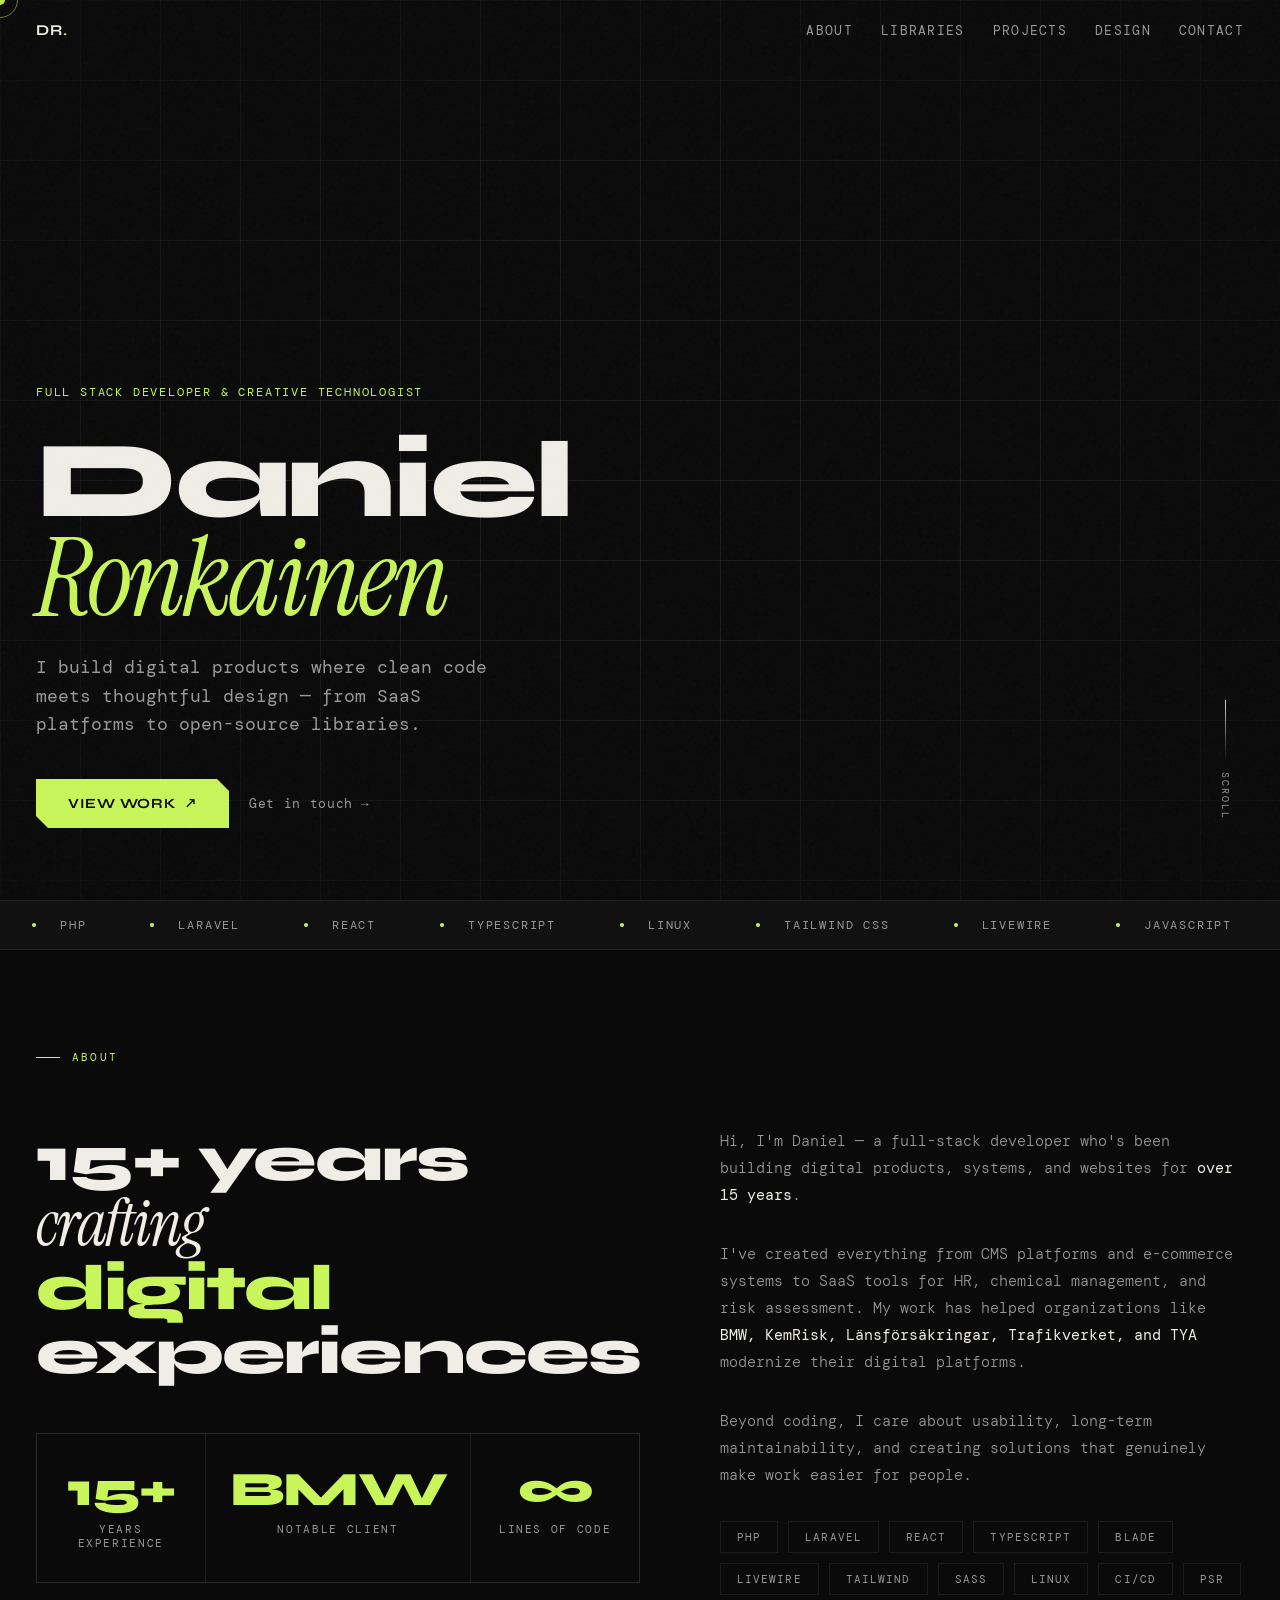
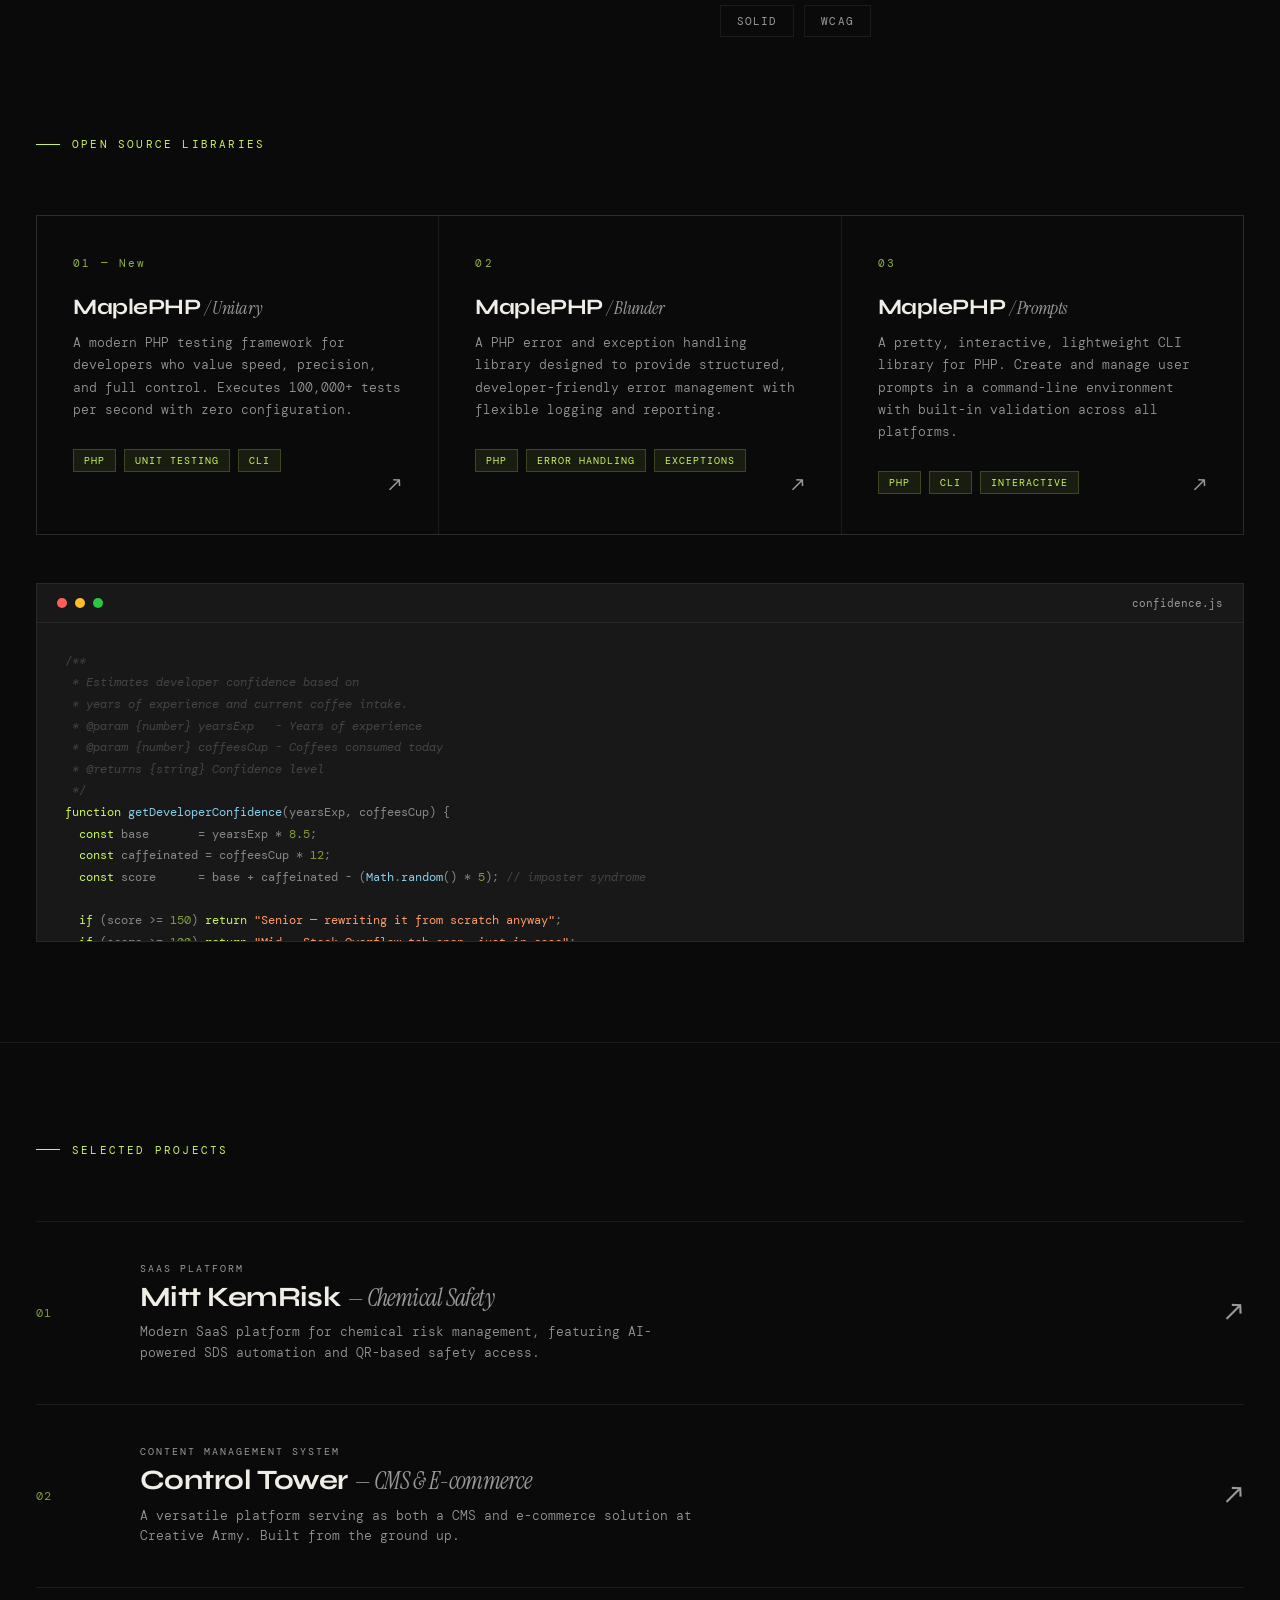
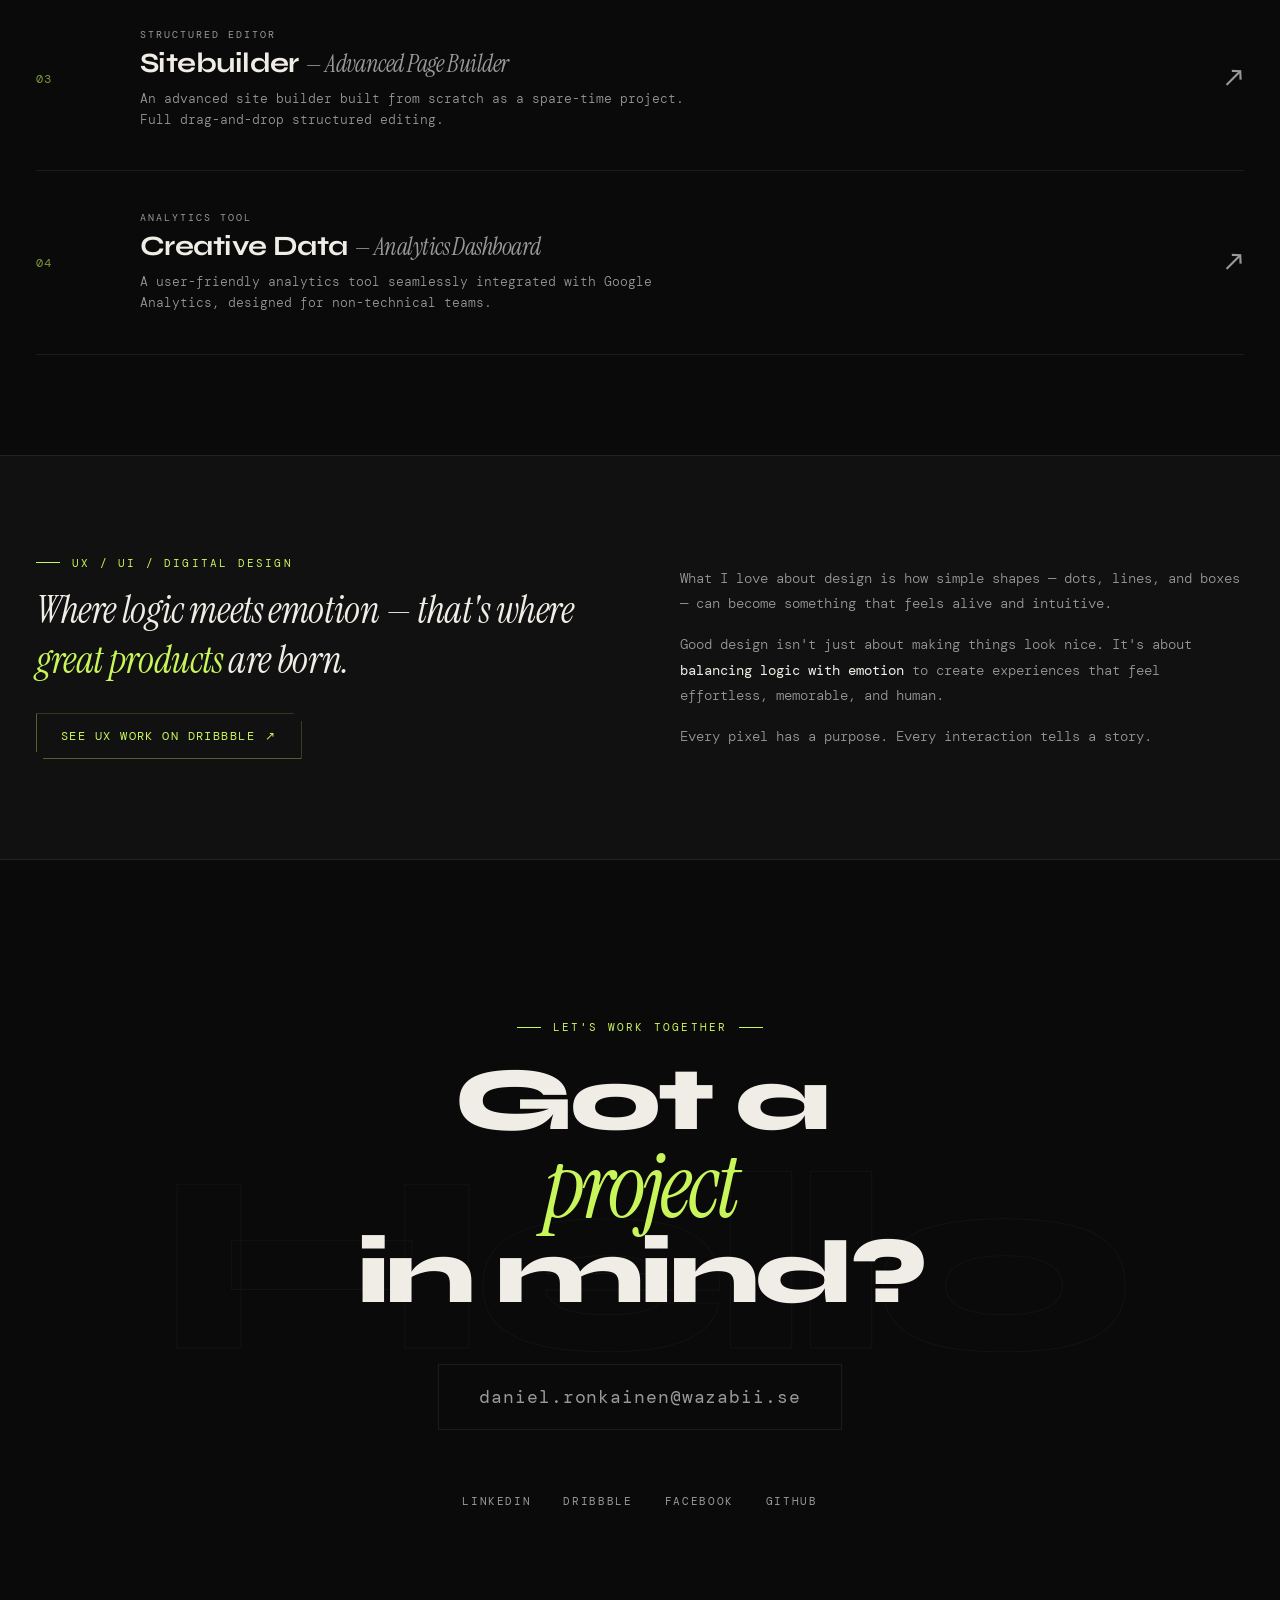
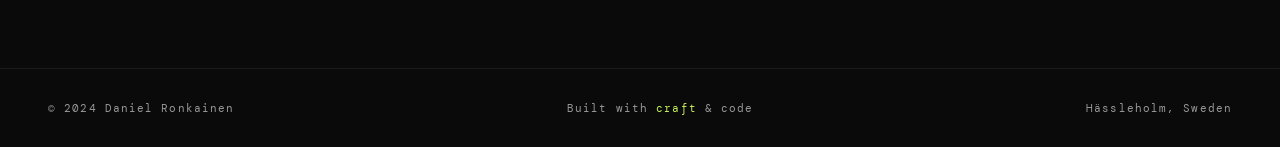
==== index.html @ 507b43a2 "First commit" ====
<!DOCTYPE html>
<html lang="en">
<head>
<meta charset="UTF-8">
<meta name="viewport" content="width=device-width, initial-scale=1.0">
<link rel="apple-touch-icon" sizes="180x180" href="images/favicon/apple-touch-icon.png">
<link rel="icon" type="image/png" sizes="32x32" href="images/favicon/favicon-32x32.png">
<link rel="icon" type="image/png" sizes="16x16" href="images/favicon/favicon-16x16.png">
<link rel="manifest" href="images/favicon/site.webmanifest">
<link rel="mask-icon" href="images/favicon/safari-pinned-tab.svg" color="#5bbad5">
<meta name="msapplication-TileColor" content="#da532c">
<meta name="theme-color" content="#ffffff">
<title>Daniel Ronkainen — Creative Developer</title>
<meta name="Description" content="I am a developer with extensive experience in HTML, CSS, JavaScript, PHP, integrations, Linux, shell scripting, and a knack for UX design.">
<link rel="preconnect" href="https://fonts.googleapis.com">
<link rel="preconnect" href="https://fonts.gstatic.com" crossorigin>
<link href="https://fonts.googleapis.com/css2?family=Syne:wght@400;700;800&family=DM+Mono:ital,wght@0,300;0,400;1,300&family=Instrument+Serif:ital@0;1&display=swap" rel="stylesheet">
<link rel="stylesheet" media="all" href="style.css?v1.0.0">
<script async nonce="f63ec86d5b2ff43928f99a11d2d162e1" src="https://www.googletagmanager.com/gtag/js?id=G-CJS536X6CS"></script>
<script nonce="f63ec86d5b2ff43928f99a11d2d162e1">
    window.dataLayer = window.dataLayer || [];
    function gtag(){dataLayer.push(arguments);}
    gtag('js', new Date());
    gtag('config', 'G-CJS536X6CS');
</script>
</head>
<body>

<div class="cursor" id="cursor"></div>
<div class="cursor-ring" id="cursorRing"></div>

<nav id="nav">
  <a href="#" class="nav-logo">DR<span>.</span></a>
  <ul class="nav-links">
    <li><a href="#about">About</a></li>
    <li><a href="#libraries">Libraries</a></li>
    <li><a href="#projects">Projects</a></li>
    <li><a href="#design">Design</a></li>
    <li><a href="#contact">Contact</a></li>
  </ul>
</nav>

<section class="hero" id="top">
  <div class="hero-grid-bg"></div>
  <p class="hero-tag">Full Stack Developer &amp; Creative Technologist</p>
  <h1 class="hero-name">Daniel<br><span class="italic">Ronkainen</span></h1>
  <p class="hero-sub">I build digital products where clean code meets thoughtful design — from SaaS platforms to open-source libraries.</p>
  <div class="hero-cta">
    <a href="#projects" class="btn-primary">View Work <span>↗</span></a>
    <a href="#contact" class="btn-ghost">Get in touch</a>
  </div>
  <div class="hero-scroll">
    <div class="scroll-line"></div>
    <span>Scroll</span>
  </div>
</section>

<div class="marquee-strip">
  <div class="marquee-track" id="marqueeTrack">
    <span class="marquee-item"><span class="marquee-dot"></span>PHP</span>
    <span class="marquee-item"><span class="marquee-dot"></span>Laravel</span>
    <span class="marquee-item"><span class="marquee-dot"></span>React</span>
    <span class="marquee-item"><span class="marquee-dot"></span>TypeScript</span>
    <span class="marquee-item"><span class="marquee-dot"></span>Linux</span>
    <span class="marquee-item"><span class="marquee-dot"></span>Tailwind CSS</span>
    <span class="marquee-item"><span class="marquee-dot"></span>Livewire</span>
    <span class="marquee-item"><span class="marquee-dot"></span>JavaScript</span>
    <span class="marquee-item"><span class="marquee-dot"></span>MySQL</span>
    <span class="marquee-item"><span class="marquee-dot"></span>Git &amp; CI/CD</span>
    <span class="marquee-item"><span class="marquee-dot"></span>UX Design</span>
    <span class="marquee-item"><span class="marquee-dot"></span>SOLID Principles</span>
    <!-- Duplicate for seamless loop -->
    <span class="marquee-item"><span class="marquee-dot"></span>PHP</span>
    <span class="marquee-item"><span class="marquee-dot"></span>Laravel</span>
    <span class="marquee-item"><span class="marquee-dot"></span>React</span>
    <span class="marquee-item"><span class="marquee-dot"></span>TypeScript</span>
    <span class="marquee-item"><span class="marquee-dot"></span>Linux</span>
    <span class="marquee-item"><span class="marquee-dot"></span>Tailwind CSS</span>
    <span class="marquee-item"><span class="marquee-dot"></span>Livewire</span>
    <span class="marquee-item"><span class="marquee-dot"></span>JavaScript</span>
    <span class="marquee-item"><span class="marquee-dot"></span>MySQL</span>
    <span class="marquee-item"><span class="marquee-dot"></span>Git &amp; CI/CD</span>
    <span class="marquee-item"><span class="marquee-dot"></span>UX Design</span>
    <span class="marquee-item"><span class="marquee-dot"></span>SOLID Principles</span>
  </div>
</div>

<section id="about">
  <p class="section-label reveal">About</p>
  <div class="about-grid">
    <div class="reveal">
      <h2 class="about-heading">15+ years<br><span class="serif">crafting</span><br><span class="accent">digital</span><br>experiences</h2>
      <div class="stat-row">
        <div class="stat-item">
          <div class="stat-num">15+</div>
          <div class="stat-label">Years Experience</div>
        </div>
        <div class="stat-item">
          <div class="stat-num">BMW</div>
          <div class="stat-label">Notable Client</div>
        </div>
        <div class="stat-item">
          <div class="stat-num">∞</div>
          <div class="stat-label">Lines of Code</div>
        </div>
      </div>
    </div>
    <div class="reveal">
      <p class="about-body">Hi, I'm Daniel — a full-stack developer who's been building digital products, systems, and websites for <strong>over 15 years</strong>.</p>
      <p class="about-body">I've created everything from CMS platforms and e-commerce systems to SaaS tools for HR, chemical management, and risk assessment. My work has helped organizations like <strong>BMW, KemRisk, Länsförsäkringar, Trafikverket, and TYA</strong> modernize their digital platforms.</p>
      <p class="about-body">Beyond coding, I care about usability, long-term maintainability, and creating solutions that genuinely make work easier for people.</p>
      <div class="skills-list">
        <span class="skill-tag">PHP</span>
        <span class="skill-tag">Laravel</span>
        <span class="skill-tag">React</span>
        <span class="skill-tag">TypeScript</span>
        <span class="skill-tag">Blade</span>
        <span class="skill-tag">Livewire</span>
        <span class="skill-tag">Tailwind</span>
        <span class="skill-tag">Sass</span>
        <span class="skill-tag">Linux</span>
        <span class="skill-tag">CI/CD</span>
        <span class="skill-tag">PSR</span>
        <span class="skill-tag">SOLID</span>
        <span class="skill-tag">WCAG</span>
      </div>
    </div>
  </div>
</section>

<section id="libraries" style="padding-top: 0;">
  <p class="section-label reveal">Open Source Libraries</p>
  <div class="libs-grid reveal">
    <a href="https://maplephp.github.io/unitary/" target="_blank" class="lib-card">
      <div class="lib-num">01 — New</div>
      <h3 class="lib-title">MaplePHP <span>/ Unitary</span></h3>
      <p class="lib-desc">A modern PHP testing framework for developers who value speed, precision, and full control. Executes 100,000+ tests per second with zero configuration.</p>
      <div class="lib-tags">
        <span class="lib-tag">PHP</span>
        <span class="lib-tag">Unit Testing</span>
        <span class="lib-tag">CLI</span>
      </div>
      <div class="lib-arrow">↗</div>
    </a>
    <a href="https://github.com/maplephp/blunder" target="_blank" class="lib-card">
      <div class="lib-num">02</div>
      <h3 class="lib-title">MaplePHP <span>/ Blunder</span></h3>
      <p class="lib-desc">A PHP error and exception handling library designed to provide structured, developer-friendly error management with flexible logging and reporting.</p>
      <div class="lib-tags">
        <span class="lib-tag">PHP</span>
        <span class="lib-tag">Error Handling</span>
        <span class="lib-tag">Exceptions</span>
      </div>
      <div class="lib-arrow">↗</div>
    </a>
    <a href="https://github.com/maplephp/prompts" target="_blank" class="lib-card">
      <div class="lib-num">03</div>
      <h3 class="lib-title">MaplePHP <span>/ Prompts</span></h3>
      <p class="lib-desc">A pretty, interactive, lightweight CLI library for PHP. Create and manage user prompts in a command-line environment with built-in validation across all platforms.</p>
      <div class="lib-tags">
        <span class="lib-tag">PHP</span>
        <span class="lib-tag">CLI</span>
        <span class="lib-tag">Interactive</span>
      </div>
      <div class="lib-arrow">↗</div>
    </a>
  </div>

  <!-- Code showcase -->
  <div class="code-showcase reveal" style="margin-top: 48px;">
    <div class="code-header">
      <div class="code-dot cd-red"></div>
      <div class="code-dot cd-yellow"></div>
      <div class="code-dot cd-green"></div>
      <span class="code-filename">confidence.js</span>
    </div>
    <pre><span class="cm">/**
 * Estimates developer confidence based on
 * years of experience and current coffee intake.
 * @param {number} yearsExp   - Years of experience
 * @param {number} coffeesCup - Coffees consumed today
 * @returns {string} Confidence level
 */</span>
<span class="kw">function</span> <span class="fn">getDeveloperConfidence</span>(yearsExp, coffeesCup) {
  <span class="kw">const</span> base       = yearsExp * <span class="num">8.5</span>;
  <span class="kw">const</span> caffeinated = coffeesCup * <span class="num">12</span>;
  <span class="kw">const</span> score      = base + caffeinated - (<span class="fn">Math</span>.<span class="fn">random</span>() * <span class="num">5</span>); <span class="cm">// imposter syndrome</span>

  <span class="kw">if</span> (score &gt;= <span class="num">150</span>) <span class="kw">return</span> <span class="str">"Senior — rewriting it from scratch anyway"</span>;
  <span class="kw">if</span> (score &gt;= <span class="num">100</span>) <span class="kw">return</span> <span class="str">"Mid — Stack Overflow tab open, just in case"</span>;
  <span class="kw">if</span> (score &gt;=  <span class="num">50</span>) <span class="kw">return</span> <span class="str">"Junior — confident the bug is in Node, not me"</span>;
  <span class="kw">return</span> <span class="str">"Intern — it works, no idea why, shipping anyway"</span>;
}

<span class="cm">// Daniel's current status:</span>
<span class="fn">console</span>.<span class="fn">log</span>(<span class="fn">getDeveloperConfidence</span>(<span class="num">15</span>, <span class="num">2</span>));
<span class="cm">// → "Senior — rewriting it from scratch anyway"</span></pre>
  </div>
</section>

<section id="projects" style="border-top: 1px solid var(--line);">
  <p class="section-label reveal">Selected Projects</p>
  <div class="projects-list reveal">
    <div class="project-item" data-project="kemrisk" role="button" tabindex="0" aria-label="Open Mitt KemRisk project">
      <div class="project-num">01</div>
      <div class="project-info">
        <p class="project-type">SaaS Platform</p>
        <h3 class="project-name">Mitt KemRisk <em>— Chemical Safety</em></h3>
        <p class="project-desc">Modern SaaS platform for chemical risk management, featuring AI-powered SDS automation and QR-based safety access.</p>
      </div>
      <div class="project-arrow">↗</div>
    </div>
    <div class="project-item" data-project="controltower" role="button" tabindex="0" aria-label="Open Control Tower project">
      <div class="project-num">02</div>
      <div class="project-info">
        <p class="project-type">Content Management System</p>
        <h3 class="project-name">Control Tower <em>— CMS &amp; E-commerce</em></h3>
        <p class="project-desc">A versatile platform serving as both a CMS and e-commerce solution at Creative Army. Built from the ground up.</p>
      </div>
      <div class="project-arrow">↗</div>
    </div>
    <div class="project-item" data-project="sitebuilder" role="button" tabindex="0" aria-label="Open Sitebuilder project">
      <div class="project-num">03</div>
      <div class="project-info">
        <p class="project-type">Structured Editor</p>
        <h3 class="project-name">Sitebuilder <em>— Advanced Page Builder</em></h3>
        <p class="project-desc">An advanced site builder built from scratch as a spare-time project. Full drag-and-drop structured editing.</p>
      </div>
      <div class="project-arrow">↗</div>
    </div>
    <div class="project-item" data-project="creativedata" role="button" tabindex="0" aria-label="Open Creative Data project">
      <div class="project-num">04</div>
      <div class="project-info">
        <p class="project-type">Analytics Tool</p>
        <h3 class="project-name">Creative Data <em>— Analytics Dashboard</em></h3>
        <p class="project-desc">A user-friendly analytics tool seamlessly integrated with Google Analytics, designed for non-technical teams.</p>
      </div>
      <div class="project-arrow">↗</div>
    </div>
  </div>
</section>

<!-- ===== PROJECT MODALS ===== -->

<!-- Modal: Mitt KemRisk -->
<div class="modal-overlay" id="modal-kemrisk" role="dialog" aria-modal="true" aria-labelledby="modal-kemrisk-title" data-src="projects/kemrisk.html">
  <div class="modal-backdrop" data-close></div>
  <div class="modal-panel">
    <div class="modal-handle"></div>
    <div class="modal-header">
      <div class="modal-meta">
        <p class="modal-category">01 — SaaS Platform</p>
        <h2 class="modal-title" id="modal-kemrisk-title">Mitt KemRisk <em>Chemical &amp; Risk Management</em></h2>
      </div>
      <button class="modal-close" data-close aria-label="Close modal">✕</button>
    </div>
    <div class="modal-body"></div>
  </div>
</div>

<!-- Modal: Control Tower -->
<div class="modal-overlay" id="modal-controltower" role="dialog" aria-modal="true" aria-labelledby="modal-ct-title" data-src="projects/controltower.html">
  <div class="modal-backdrop" data-close></div>
  <div class="modal-panel">
    <div class="modal-handle"></div>
    <div class="modal-header">
      <div class="modal-meta">
        <p class="modal-category">02 — Content Management System</p>
        <h2 class="modal-title" id="modal-ct-title">Control Tower <em>CMS &amp; E-commerce</em></h2>
      </div>
      <button class="modal-close" data-close aria-label="Close modal">✕</button>
    </div>
    <div class="modal-body"></div>
  </div>
</div>

<!-- Modal: Sitebuilder -->
<div class="modal-overlay" id="modal-sitebuilder" role="dialog" aria-modal="true" aria-labelledby="modal-sb-title" data-src="projects/sitebuilder.html">
  <div class="modal-backdrop" data-close></div>
  <div class="modal-panel">
    <div class="modal-handle"></div>
    <div class="modal-header">
      <div class="modal-meta">
        <p class="modal-category">03 — Structured Editor</p>
        <h2 class="modal-title" id="modal-sb-title">Sitebuilder <em>Advanced Page Builder</em></h2>
      </div>
      <button class="modal-close" data-close aria-label="Close modal">✕</button>
    </div>
    <div class="modal-body"></div>
  </div>
</div>

<!-- Modal: Creative Data -->
<div class="modal-overlay" id="modal-creativedata" role="dialog" aria-modal="true" aria-labelledby="modal-cd-title" data-src="projects/creativedata.html">
  <div class="modal-backdrop" data-close></div>
  <div class="modal-panel">
    <div class="modal-handle"></div>
    <div class="modal-header">
      <div class="modal-meta">
        <p class="modal-category">04 — Analytics Tool</p>
        <h2 class="modal-title" id="modal-cd-title">Creative Data <em>Analytics Dashboard</em></h2>
      </div>
      <button class="modal-close" data-close aria-label="Close modal">✕</button>
    </div>
    <div class="modal-body"></div>
  </div>
</div>

<section class="design-section" id="design">
  <div class="design-inner">
    <div class="reveal">
      <p class="section-label">UX / UI / Digital Design</p>
      <blockquote class="design-quote">
        Where logic meets emotion — that's where <span>great products</span> are born.
      </blockquote>
      <a href="https://dribbble.com/wazabii" target="_blank" class="dribbble-link">See UX work on Dribbble</a>
    </div>
    <div class="reveal">
      <p class="design-body">
        <p style="font-family: var(--font-mono); font-size: 14px; line-height: 1.8; color: var(--muted); font-weight: 300; margin-bottom: 16px;">What I love about design is how simple shapes — dots, lines, and boxes — can become something that feels alive and intuitive.</p>
        <p style="font-family: var(--font-mono); font-size: 14px; line-height: 1.8; color: var(--muted); font-weight: 300; margin-bottom: 16px;">Good design isn't just about making things look nice. It's about <strong style="color: var(--text); font-weight: 400;">balancing logic with emotion</strong> to create experiences that feel effortless, memorable, and human.</p>
        <p style="font-family: var(--font-mono); font-size: 14px; line-height: 1.8; color: var(--muted); font-weight: 300;">Every pixel has a purpose. Every interaction tells a story.</p>
      </p>
    </div>
  </div>
</section>

<section class="contact-section" id="contact">
  <div class="contact-bg-text">Hello</div>
  <p class="contact-label">Let's work together</p>
  <h2 class="contact-heading">Got a<br><span class="italic">project</span><br>in mind?</h2>
  <a href="mailto:daniel.ronkainen@wazabii.se" class="contact-email">daniel.ronkainen@wazabii.se</a>
  <div class="social-links">
    <a href="https://www.linkedin.com/in/daniel-ronkainen-161b3386/" target="_blank" class="social-link">LinkedIn</a>
    <a href="https://dribbble.com/wazabii" target="_blank" class="social-link">Dribbble</a>
    <a href="https://www.facebook.com/wazabii88/" target="_blank" class="social-link">Facebook</a>
    <a href="https://github.com/maplephp" target="_blank" class="social-link">GitHub</a>
  </div>
</section>

<footer>
  <span>© 2024 Daniel Ronkainen</span>
  <span>Built with <span class="footer-accent">craft</span> &amp; code</span>
  <span>Hässleholm, Sweden</span>
</footer>

<script>
// Custom cursor
const cursor = document.getElementById('cursor');
const ring = document.getElementById('cursorRing');
let mx = 0, my = 0, rx = 0, ry = 0;
document.addEventListener('mousemove', e => {
  mx = e.clientX; my = e.clientY;
  cursor.style.left = mx + 'px';
  cursor.style.top = my + 'px';
});
function animRing() {
  rx += (mx - rx) * 0.12;
  ry += (my - ry) * 0.12;
  ring.style.left = rx + 'px';
  ring.style.top = ry + 'px';
  requestAnimationFrame(animRing);
}
animRing();
document.querySelectorAll('a, button, .lib-card, .project-item, .skill-tag').forEach(el => {
  el.addEventListener('mouseenter', () => { cursor.classList.add('hover'); ring.classList.add('hover'); });
  el.addEventListener('mouseleave', () => { cursor.classList.remove('hover'); ring.classList.remove('hover'); });
});

// Nav scroll state
const nav = document.getElementById('nav');
window.addEventListener('scroll', () => {
  nav.classList.toggle('scrolled', window.scrollY > 60);
});

// Reveal on scroll
const reveals = document.querySelectorAll('.reveal');
const obs = new IntersectionObserver(entries => {
  entries.forEach((e, i) => {
    if (e.isIntersecting) {
      setTimeout(() => e.target.classList.add('visible'), i * 80);
      obs.unobserve(e.target);
    }
  });
}, { threshold: 0.1 });
reveals.forEach(el => obs.observe(el));

// Magnetic effect on project items
document.querySelectorAll('.project-item').forEach(item => {
  item.addEventListener('mousemove', e => {
    const rect = item.getBoundingClientRect();
    const x = (e.clientX - rect.left) / rect.width - 0.5;
    item.style.setProperty('--mx', x * 8 + 'px');
  });
  item.addEventListener('mouseleave', () => {
    item.style.setProperty('--mx', '0px');
  });
});

// Modal system — AJAX content loading
// ─────────────────────────────────────────────────────────────────────────────
// Each .modal-overlay carries a data-src="projects/xxx.html" attribute.
// On open:  fetch the partial, inject into .modal-body, fade content in.
// On close: pause/remove all media, clear .modal-body so nothing runs in bg.
// ─────────────────────────────────────────────────────────────────────────────

const modalMap = {
  kemrisk:      'modal-kemrisk',
  controltower: 'modal-controltower',
  sitebuilder:  'modal-sitebuilder',
  creativedata: 'modal-creativedata'
};

// Build a shimmering skeleton placeholder while the partial loads
function buildSkeleton() {
  const wrap = document.createElement('div');
  wrap.className = 'modal-skeleton';
  const heights = [14, 10, 10, 10, 28, 10, 10, 10, 10, 8, 8, 6];
  heights.forEach((h, i) => {
    const line = document.createElement('div');
    line.className = 'modal-skeleton-line';
    const widths = [100, 80, 90, 70, 100, 85, 95, 75, 88, 60, 70, 50];
    line.style.cssText = `height:${h}px; width:${widths[i] || 80}%; opacity:${i > 4 ? 0.6 : 1};`;
    if (i === 4) line.style.marginTop = '24px';
    if (i === 8) line.style.marginTop = '24px';
    wrap.appendChild(line);
  });
  return wrap;
}

// Stop and remove all media elements inside a container
function killMedia(container) {
  container.querySelectorAll('video, audio').forEach(media => {
    media.pause();
    media.removeAttribute('src');
    media.load();
    media.remove();
  });
  container.querySelectorAll('iframe').forEach(iframe => {
    iframe.src = '';
    iframe.remove();
  });
}

async function openModal(id) {
  const modal = document.getElementById(id);
  if (!modal) return;

  const src = modal.dataset.src;
  const body = modal.querySelector('.modal-body');

  // Show modal shell immediately — content loads inside
  modal.classList.add('open');
  document.body.style.overflow = 'hidden';
  body.scrollTop = 0;

  // Show skeleton while fetching
  body.innerHTML = '';
  body.appendChild(buildSkeleton());

  try {
    const res = await fetch(src, { cache: 'no-store' });
    if (!res.ok) throw new Error(`HTTP ${res.status}`);
    const html = await res.text();

    // Small delay so the skeleton is visible for at least one frame
    await new Promise(r => setTimeout(r, 80));

    // Swap in real content with fade-in
    body.innerHTML = html;
    body.firstElementChild && body.firstElementChild.classList.add('modal-body-enter');

    // Wire cursor hover onto new interactive elements
    body.querySelectorAll('a, button, .modal-video-wrap').forEach(el => {
      el.addEventListener('mouseenter', () => { cursor.classList.add('hover'); ring.classList.add('hover'); });
      el.addEventListener('mouseleave', () => { cursor.classList.remove('hover'); ring.classList.remove('hover'); });
    });

  } catch (err) {
    body.innerHTML = `<p class="modal-ingress" style="color:var(--accent)">Could not load project content. Please try again.</p>`;
    console.warn('Modal fetch failed:', err);
  }

  // Focus close button for a11y
  const closeBtn = modal.querySelector('.modal-close');
  if (closeBtn) setTimeout(() => closeBtn.focus(), 60);
}

function closeModal(modal) {
  if (!modal.classList.contains('open')) return;
  modal.classList.remove('open');
  document.body.style.overflow = '';

  // Wait for CSS close transition, then kill media and clear DOM
  modal.addEventListener('transitionend', function cleanup(e) {
    if (e.propertyName !== 'opacity') return;
    modal.removeEventListener('transitionend', cleanup);
    const body = modal.querySelector('.modal-body');
    killMedia(body);
    body.innerHTML = '';
  }, { once: true });

  // Fallback in case transitionend doesn't fire (e.g. reduced motion)
  setTimeout(() => {
    if (!modal.classList.contains('open')) {
      const body = modal.querySelector('.modal-body');
      if (body && body.innerHTML !== '') {
        killMedia(body);
        body.innerHTML = '';
      }
    }
  }, 600);
}

// Open on project item click / keyboard
document.querySelectorAll('.project-item[data-project]').forEach(item => {
  item.style.cursor = 'none';
  const trigger = () => {
    const id = modalMap[item.dataset.project];
    if (id) openModal(id);
  };
  item.addEventListener('click', trigger);
  item.addEventListener('keydown', e => {
    if (e.key === 'Enter' || e.key === ' ') { e.preventDefault(); trigger(); }
  });
});

// Close via backdrop / close button (delegated — buttons are in AJAX content too)
document.addEventListener('click', e => {
  const closeBtn = e.target.closest('[data-close]');
  if (closeBtn) {
    const modal = closeBtn.closest('.modal-overlay');
    if (modal) closeModal(modal);
  }
});

// Keyboard close
document.addEventListener('keydown', e => {
  if (e.key === 'Escape') {
    document.querySelectorAll('.modal-overlay.open').forEach(closeModal);
  }
});

// Touch swipe-down to close
document.querySelectorAll('.modal-panel').forEach(panel => {
  let startY = 0;
  panel.addEventListener('touchstart', e => { startY = e.touches[0].clientY; }, { passive: true });
  panel.addEventListener('touchend', e => {
    if (e.changedTouches[0].clientY - startY > 80) {
      const modal = panel.closest('.modal-overlay');
      if (modal) closeModal(modal);
    }
  }, { passive: true });
});

// Cursor hover on static modal elements (close btn always in DOM)
document.querySelectorAll('.modal-close').forEach(el => {
  el.addEventListener('mouseenter', () => { cursor.classList.add('hover'); ring.classList.add('hover'); });
  el.addEventListener('mouseleave', () => { cursor.classList.remove('hover'); ring.classList.remove('hover'); });
});
</script>
</body>
</html>
---- style.css ----
*, *::before, *::after { box-sizing: border-box; margin: 0; padding: 0; }

:root {
  --bg: #0a0a0a;
  --bg2: #111111;
  --bg3: #181818;
  --line: rgba(255,255,255,0.07);
  --accent: #c8f55a;
  --accent2: #ff6b35;
  --text: #f0ede6;
  --muted: #999;
  --font-display: 'Syne', sans-serif;
  --font-mono: 'DM Mono', monospace;
  --font-serif: 'Instrument Serif', serif;
}

html { scroll-behavior: smooth; }

body {
  background: var(--bg);
  color: var(--text);
  font-family: var(--font-display);
  overflow-x: hidden;
  cursor: none;
}

/* Custom cursor */
.cursor {
  position: fixed;
  width: 10px; height: 10px;
  background: var(--accent);
  border-radius: 50%;
  pointer-events: none;
  z-index: 9999;
  transform: translate(-50%, -50%);
  transition: width 0.2s, height 0.2s, background 0.2s;
  mix-blend-mode: difference;
}
.cursor-ring {
  position: fixed;
  width: 36px; height: 36px;
  border: 1px solid rgba(200,245,90,0.5);
  border-radius: 50%;
  pointer-events: none;
  z-index: 9998;
  transform: translate(-50%, -50%);
  transition: transform 0.12s ease-out, width 0.3s, height 0.3s, border-color 0.3s;
}
.cursor.hover { width: 18px; height: 18px; }
.cursor-ring.hover { width: 60px; height: 60px; border-color: var(--accent); }

/* Noise overlay */
body::before {
  content: '';
  position: fixed;
  inset: 0;
  background-image: url("data:image/svg+xml,%3Csvg viewBox='0 0 256 256' xmlns='http://www.w3.org/2000/svg'%3E%3Cfilter id='n'%3E%3CfeTurbulence type='fractalNoise' baseFrequency='0.9' numOctaves='4' stitchTiles='stitch'/%3E%3C/filter%3E%3Crect width='100%25' height='100%25' filter='url(%23n)' opacity='1'/%3E%3C/svg%3E");
  opacity: 0.03;
  pointer-events: none;
  z-index: 1000;
}

/* Nav */
nav {
  position: fixed; top: 0; left: 0; right: 0;
  z-index: 100;
  padding: 24px 48px;
  display: flex;
  align-items: center;
  justify-content: space-between;
  border-bottom: 1px solid transparent;
  transition: border-color 0.4s, background 0.4s;
}
nav.scrolled {
  background: rgba(10,10,10,0.85);
  backdrop-filter: blur(20px);
  border-color: var(--line);
}
.nav-logo {
  font-size: 15px;
  font-weight: 700;
  letter-spacing: 0.05em;
  text-decoration: none;
  color: var(--text);
}
.nav-logo span { color: var(--accent); }
.nav-links { display: flex; gap: 40px; list-style: none; }
.nav-links a {
  font-size: 13px;
  letter-spacing: 0.1em;
  text-transform: uppercase;
  color: var(--muted);
  text-decoration: none;
  transition: color 0.2s;
  font-weight: 400;
  font-family: var(--font-mono);
}
.nav-links a:hover { color: var(--accent); }

/* Hero */
.hero {
  min-height: 100vh;
  display: flex;
  flex-direction: column;
  justify-content: flex-end;
  padding: 100px 48px 80px;
  position: relative;
  overflow: hidden;
}
.hero-grid-bg {
  position: absolute;
  inset: 0;
  background-image:
    linear-gradient(var(--line) 1px, transparent 1px),
    linear-gradient(90deg, var(--line) 1px, transparent 1px);
  background-size: 80px 80px;
  mask-image: radial-gradient(ellipse 80% 80% at 50% 50%, black 30%, transparent 100%);
}
.hero-tag {
  font-family: var(--font-mono);
  font-size: 12px;
  letter-spacing: 0.15em;
  color: var(--accent);
  text-transform: uppercase;
  margin-bottom: 32px;
  opacity: 0;
  animation: fadeUp 0.8s 0.2s forwards;
}
.hero-name {
  font-size: clamp(56px, 8.5vw, 160px);
  font-weight: 800;
  line-height: 0.9;
  letter-spacing: -0.03em;
  margin-bottom: 24px;
  opacity: 0;
  animation: fadeUp 0.8s 0.4s forwards;
}
.hero-name .italic {
  font-family: var(--font-serif);
  font-style: italic;
  font-weight: 400;
  color: var(--accent);
}
.hero-sub {
  font-size: clamp(13px, 1.4vw, 20px);
  color: var(--muted);
  max-width: 480px;
  line-height: 1.6;
  font-weight: 400;
  font-family: var(--font-mono);
  opacity: 0;
  animation: fadeUp 0.8s 0.6s forwards;
  margin-bottom: 40px;
}
.hero-cta {
  display: flex;
  gap: 20px;
  align-items: center;
  opacity: 0;
  animation: fadeUp 0.8s 0.8s forwards;
}
.btn-primary {
  display: inline-flex;
  align-items: center;
  gap: 10px;
  background: var(--accent);
  color: #0a0a0a;
  font-family: var(--font-display);
  font-weight: 700;
  font-size: 14px;
  letter-spacing: 0.05em;
  text-transform: uppercase;
  padding: 16px 32px;
  text-decoration: none;
  transition: background 0.2s, transform 0.2s;
  clip-path: polygon(0 0, calc(100% - 12px) 0, 100% 12px, 100% 100%, 12px 100%, 0 calc(100% - 12px));
}
.btn-primary:hover { background: #e8ff7a; transform: translateY(-2px); }
.btn-ghost {
  font-family: var(--font-mono);
  font-size: 13px;
  color: var(--muted);
  text-decoration: none;
  display: flex;
  align-items: center;
  gap: 8px;
  transition: color 0.2s;
  letter-spacing: 0.05em;
}
.btn-ghost:hover { color: var(--text); }
.btn-ghost::after { content: '→'; transition: transform 0.2s; }
.btn-ghost:hover::after { transform: translateX(4px); }

.hero-scroll {
  position: absolute;
  right: 48px;
  bottom: 80px;
  display: flex;
  flex-direction: column;
  align-items: center;
  gap: 12px;
  opacity: 0;
  animation: fadeIn 1s 1.2s forwards;
}
.hero-scroll span {
  font-family: var(--font-mono);
  font-size: 10px;
  letter-spacing: 0.2em;
  text-transform: uppercase;
  color: var(--muted);
  writing-mode: vertical-rl;
}
.scroll-line {
  width: 1px;
  height: 60px;
  background: linear-gradient(to bottom, var(--accent), transparent);
  animation: scrollLine 2s 1.5s infinite;
}

/* Marquee strip */
.marquee-strip {
  border-top: 1px solid var(--line);
  border-bottom: 1px solid var(--line);
  padding: 16px 0;
  overflow: hidden;
  background: var(--bg2);
}
.marquee-track {
  display: flex;
  gap: 0;
  animation: marquee 20s linear infinite;
  white-space: nowrap;
}
.marquee-item {
  display: inline-flex;
  align-items: center;
  gap: 24px;
  padding: 0 32px;
  font-family: var(--font-mono);
  font-size: 12px;
  letter-spacing: 0.15em;
  text-transform: uppercase;
  color: var(--muted);
}
.marquee-dot { width: 4px; height: 4px; background: var(--accent); border-radius: 50%; }

/* Sections */
section { padding: 120px 48px; }
.section-label {
  font-family: var(--font-mono);
  font-size: 11px;
  letter-spacing: 0.2em;
  text-transform: uppercase;
  color: var(--accent);
  margin-bottom: 16px;
  display: flex;
  align-items: center;
  gap: 12px;
}
.section-label::before {
  content: '';
  width: 24px;
  height: 1px;
  background: var(--accent);
}

/* About */
.about-grid {
  display: grid;
  grid-template-columns: 1fr 1fr;
  gap: 80px;
  align-items: start;
  margin-top: 64px;
}
.about-heading {
  font-size: clamp(42px, 5vw, 72px);
  font-weight: 800;
  line-height: 1;
  letter-spacing: -0.03em;
}
.about-heading .accent { color: var(--accent); }
.about-heading .serif {
  font-family: var(--font-serif);
  font-style: italic;
  font-weight: 400;
}
.about-body {
  font-family: var(--font-mono);
  font-size: 15px;
  line-height: 1.8;
  color: var(--muted);
  margin-bottom: 32px;
  font-weight: 300;
}
.about-body strong { color: var(--text); font-weight: 400; }

.skills-list {
  display: flex;
  flex-wrap: wrap;
  gap: 10px;
  margin-top: 32px;
}
.skill-tag {
  font-family: var(--font-mono);
  font-size: 11px;
  letter-spacing: 0.1em;
  text-transform: uppercase;
  padding: 8px 16px;
  border: 1px solid var(--line);
  color: var(--muted);
  transition: border-color 0.2s, color 0.2s;
}
.skill-tag:hover { border-color: var(--accent); color: var(--accent); }

.stat-row {
  display: grid;
  grid-template-columns: repeat(3, 1fr);
  gap: 1px;
  background: var(--line);
  border: 1px solid var(--line);
  margin-top: 48px;
}
.stat-item {
  background: var(--bg);
  padding: 32px 24px;
  text-align: center;
}
.stat-num {
  font-size: 48px;
  font-weight: 800;
  letter-spacing: -0.03em;
  color: var(--accent);
  line-height: 1;
  margin-bottom: 8px;
}
.stat-label {
  font-family: var(--font-mono);
  font-size: 11px;
  letter-spacing: 0.15em;
  text-transform: uppercase;
  color: var(--muted);
}

/* Libraries / Projects */
.libs-grid {
  display: grid;
  grid-template-columns: repeat(3, 1fr);
  gap: 1px;
  background: var(--line);
  border: 1px solid var(--line);
  margin-top: 64px;
}
.lib-card {
  background: var(--bg);
  padding: 40px 36px;
  position: relative;
  overflow: hidden;
  transition: background 0.3s;
  text-decoration: none;
  color: inherit;
  display: block;
}
.lib-card::before {
  content: '';
  position: absolute;
  top: 0; left: 0; right: 0;
  height: 2px;
  background: var(--accent);
  transform: scaleX(0);
  transform-origin: left;
  transition: transform 0.4s ease;
}
.lib-card:hover::before { transform: scaleX(1); }
.lib-card:hover { background: var(--bg3); }
.lib-num {
  font-family: var(--font-mono);
  font-size: 11px;
  color: var(--accent);
  letter-spacing: 0.2em;
  margin-bottom: 24px;
  opacity: 0.7;
}
.lib-title {
  font-size: 22px;
  font-weight: 700;
  letter-spacing: -0.02em;
  margin-bottom: 12px;
  line-height: 1.2;
}
.lib-title span {
  font-family: var(--font-serif);
  font-style: italic;
  font-weight: 400;
  color: var(--muted);
  font-size: 18px;
}
.lib-desc {
  font-family: var(--font-mono);
  font-size: 13px;
  line-height: 1.7;
  color: var(--muted);
  font-weight: 300;
  margin-bottom: 28px;
}
.lib-tags { display: flex; gap: 8px; flex-wrap: wrap; }
.lib-tag {
  font-family: var(--font-mono);
  font-size: 10px;
  letter-spacing: 0.1em;
  text-transform: uppercase;
  padding: 4px 10px;
  background: rgba(200,245,90,0.08);
  color: var(--accent);
  border: 1px solid rgba(200,245,90,0.2);
}
.lib-arrow {
  position: absolute;
  bottom: 36px;
  right: 36px;
  font-size: 20px;
  color: var(--muted);
  transition: color 0.2s, transform 0.2s;
}
.lib-card:hover .lib-arrow { color: var(--accent); transform: translate(4px, -4px); }

/* Selected Projects */
.projects-list { margin-top: 64px; }
.project-item {
  border-top: 1px solid var(--line);
  padding: 40px 0;
  display: grid;
  grid-template-columns: 64px 1fr auto;
  align-items: center;
  gap: 40px;
  cursor: pointer;
  transition: padding 0.3s;
  position: relative;
}
.project-item::after {
  content: '';
  position: absolute;
  inset: 0;
  background: linear-gradient(90deg, transparent, rgba(200,245,90,0.02), transparent);
  opacity: 0;
  transition: opacity 0.3s;
}
.project-item:hover { padding-left: 16px; }
.project-item:hover::after { opacity: 1; }
.project-item:last-child { border-bottom: 1px solid var(--line); }
.project-num {
  font-family: var(--font-mono);
  font-size: 12px;
  color: var(--accent);
  letter-spacing: 0.1em;
  opacity: 0.6;
}
.project-info {}
.project-type {
  font-family: var(--font-mono);
  font-size: 10px;
  letter-spacing: 0.2em;
  text-transform: uppercase;
  color: var(--muted);
  margin-bottom: 6px;
}
.project-name {
  font-size: 28px;
  font-weight: 700;
  letter-spacing: -0.02em;
  line-height: 1.2;
}
.project-name em {
  font-family: var(--font-serif);
  font-style: italic;
  font-weight: 400;
  font-size: 24px;
  color: var(--muted);
}
.project-desc {
  font-family: var(--font-mono);
  font-size: 13px;
  color: var(--muted);
  margin-top: 8px;
  max-width: 560px;
  line-height: 1.6;
  font-weight: 300;
}
.project-arrow {
  font-size: 28px;
  color: var(--muted);
  transition: color 0.2s, transform 0.2s;
}
.project-item:hover .project-arrow { color: var(--accent); transform: translate(6px, -6px); }

/* Design section */
.design-section {
  background: var(--bg2);
  border-top: 1px solid var(--line);
  border-bottom: 1px solid var(--line);
}
.design-inner {
  display: grid;
  grid-template-columns: 1fr 1fr;
  gap: 80px;
  align-items: center;
}
.design-quote {
  font-family: var(--font-serif);
  font-style: italic;
  font-size: clamp(28px, 3vw, 48px);
  line-height: 1.3;
  letter-spacing: -0.01em;
  color: var(--text);
}
.design-quote span { color: var(--accent); }
.design-body {
  font-family: var(--font-mono);
  font-size: 14px;
  line-height: 1.8;
  color: var(--muted);
  font-weight: 300;
}
.design-body p { margin-bottom: 16px; }
.design-body strong { color: var(--text); font-weight: 400; }
.dribbble-link {
  display: inline-flex;
  align-items: center;
  gap: 10px;
  font-family: var(--font-mono);
  font-size: 12px;
  letter-spacing: 0.12em;
  text-transform: uppercase;
  color: var(--accent);
  text-decoration: none;
  margin-top: 28px;
  padding: 14px 24px;
  border: 1px solid rgba(200,245,90,0.35);
  clip-path: polygon(0 0, calc(100% - 8px) 0, 100% 8px, 100% 100%, 8px 100%, 0 calc(100% - 8px));
  transition: background 0.2s, border-color 0.2s, gap 0.2s;
}
.dribbble-link::after { content: '↗'; }
.dribbble-link:hover {
  background: rgba(200,245,90,0.07);
  border-color: var(--accent);
  gap: 14px;
}

/* Code block */
.code-showcase {
  position: relative;
  margin-top: 40px;
}
.code-header {
  background: var(--bg3);
  border: 1px solid var(--line);
  border-bottom: none;
  padding: 12px 20px;
  display: flex;
  align-items: center;
  gap: 8px;
}
.code-dot { width: 10px; height: 10px; border-radius: 50%; }
.cd-red { background: #ff5f57; }
.cd-yellow { background: #ffbd2e; }
.cd-green { background: #28c840; }
.code-filename {
  margin-left: auto;
  font-family: var(--font-mono);
  font-size: 11px;
  color: var(--muted);
}
pre {
  background: var(--bg3);
  border: 1px solid var(--line);
  padding: 28px;
  overflow: auto;
  font-family: var(--font-mono);
  font-size: 12px;
  line-height: 1.8;
  color: #888;
  max-height: 320px;
}
pre .kw { color: #c8f55a; }
pre .str { color: #ff9b6a; }
pre .cm { color: #444; font-style: italic; }
pre .fn { color: #87ceeb; }
pre .num { color: #c8f55a; opacity: 0.6; }

/* Modal */
.modal-overlay {
  position: fixed;
  inset: 0;
  z-index: 500;
  display: flex;
  align-items: flex-end;
  justify-content: center;
  pointer-events: none;
  opacity: 0;
  transition: opacity 0.4s ease;
}
.modal-overlay.open {
  opacity: 1;
  pointer-events: all;
}
.modal-backdrop {
  position: absolute;
  inset: 0;
  background: rgba(0,0,0,0.85);
  backdrop-filter: blur(8px);
  -webkit-backdrop-filter: blur(8px);
}
.modal-panel {
  position: relative;
  z-index: 1;
  width: 100%;
  max-width: 1100px;
  max-height: 94vh;
  background: #111;
  border: 1px solid rgba(255,255,255,0.08);
  border-bottom: none;
  border-radius: 20px 20px 0 0;
  overflow: hidden;
  display: flex;
  flex-direction: column;
  transform: translateY(60px);
  transition: transform 0.5s cubic-bezier(0.16,1,0.3,1);
}
.modal-overlay.open .modal-panel {
  transform: translateY(0);
}
.modal-handle {
  width: 40px; height: 4px;
  background: rgba(255,255,255,0.15);
  border-radius: 2px;
  margin: 10px auto 0;
  flex-shrink: 0;
}
.modal-header {
  display: flex;
  align-items: center;
  justify-content: space-between;
  padding: 14px 40px 14px;
  flex-shrink: 0;
  border-bottom: 1px solid var(--line);
  gap: 24px;
}
.modal-close {
  width: 36px; height: 36px;
  border: 1px solid rgba(255,255,255,0.1);
  background: none;
  border-radius: 50%;
  color: var(--muted);
  font-size: 16px;
  cursor: none;
  display: flex; align-items: center; justify-content: center;
  transition: border-color 0.2s, color 0.2s, background 0.2s;
  flex-shrink: 0;
}
.modal-close:hover { border-color: var(--accent); color: var(--accent); background: rgba(200,245,90,0.06); }
.modal-meta { flex: 1; display: flex; align-items: baseline; gap: 16px; flex-wrap: wrap; }
.modal-category {
  font-family: var(--font-mono);
  font-size: 10px;
  letter-spacing: 0.2em;
  text-transform: uppercase;
  color: var(--accent);
  white-space: nowrap;
}
.modal-title {
  font-size: clamp(18px, 2vw, 32px);
  font-weight: 800;
  letter-spacing: -0.03em;
  line-height: 1;
}
.modal-title em {
  font-family: var(--font-serif);
  font-style: italic;
  font-weight: 400;
  color: var(--muted);
  font-size: 0.78em;
}
/* Ingress — first thing in modal body, replaces the old subtitle in the header */
.modal-ingress {
  font-family: var(--font-mono);
  font-size: 14px;
  color: var(--muted);
  font-weight: 300;
  line-height: 1.7;
  margin-bottom: 28px;
  padding-bottom: 28px;
  border-bottom: 1px solid var(--line);
}
.modal-body {
  flex: 1;
  overflow-y: auto;
  padding: 28px 40px 48px;
  scrollbar-width: thin;
  scrollbar-color: rgba(255,255,255,0.1) transparent;
}
.modal-body::-webkit-scrollbar { width: 4px; }
.modal-body::-webkit-scrollbar-thumb { background: rgba(255,255,255,0.1); border-radius: 2px; }
/* Real image / video styles */
.modal-cols {
  display: grid;
  grid-template-columns: 1fr 1fr;
  gap: 32px;
  margin-bottom: 32px;
}
.modal-section-label {
  font-family: var(--font-mono);
  font-size: 10px;
  letter-spacing: 0.2em;
  text-transform: uppercase;
  color: var(--accent);
  margin-bottom: 16px;
  padding-bottom: 10px;
  border-bottom: 1px solid var(--line);
}
.modal-text {
  font-family: var(--font-mono);
  font-size: 14px;
  line-height: 1.8;
  color: var(--muted);
  font-weight: 300;
}
.modal-text p { margin-bottom: 12px; }
.modal-text strong { color: var(--text); font-weight: 400; }
.modal-tech-list {
  display: flex;
  flex-wrap: wrap;
  gap: 8px;
}
.modal-tech-tag {
  font-family: var(--font-mono);
  font-size: 11px;
  letter-spacing: 0.08em;
  padding: 6px 14px;
  border: 1px solid var(--line);
  color: var(--muted);
}
.modal-highlights {
  display: grid;
  grid-template-columns: repeat(3, 1fr);
  gap: 1px;
  background: var(--line);
  border: 1px solid var(--line);
  border-radius: 8px;
  overflow: hidden;
  margin-bottom: 40px;
}
.modal-highlight {
  background: var(--bg2);
  padding: 24px 20px;
  text-align: center;
}
.modal-highlight-num {
  font-size: 32px;
  font-weight: 800;
  color: var(--accent);
  letter-spacing: -0.03em;
  line-height: 1;
  margin-bottom: 6px;
}
.modal-highlight-label {
  font-family: var(--font-mono);
  font-size: 10px;
  letter-spacing: 0.15em;
  text-transform: uppercase;
  color: var(--muted);
}
/* Real image / video styles */
.modal-img-hero {
  width: 100%;
  border-radius: 12px;
  overflow: hidden;
  border: 1px solid var(--line);
  margin-bottom: 40px;
  background: #0d0d0d;
}
.modal-img-hero img {
  width: 100%;
  display: block;
  object-fit: cover;
}
.modal-video-wrap {
  width: 100%;
  border-radius: 12px;
  overflow: hidden;
  border: 1px solid var(--line);
  margin-bottom: 40px;
  background: #000;
}
.modal-video-wrap video {
  width: 100%;
  display: block;
  max-height: 520px;
  object-fit: contain;
  background: #000;
}
.modal-img-grid {
  display: grid;
  gap: 12px;
  margin-bottom: 40px;
}
.modal-img-grid--4 { grid-template-columns: repeat(4, 1fr); }
.modal-img-grid--3 { grid-template-columns: repeat(3, 1fr); }
.modal-img-single { margin-bottom: 40px; }
.modal-img-grid div,
.modal-img-single {
  border-radius: 8px;
  overflow: hidden;
  border: 1px solid var(--line);
  background: #0d0d0d;
}
.modal-img-grid img,
.modal-img-single img {
  width: 100%;
  display: block;
  object-fit: cover;
  aspect-ratio: 1/1;
  transition: transform 0.4s ease;
}
.modal-img-grid div:hover img { transform: scale(1.03); }
.modal-img-single img { aspect-ratio: unset; }
.modal-ext-link {
  display: inline-flex;
  align-items: center;
  gap: 8px;
  font-family: var(--font-mono);
  font-size: 12px;
  letter-spacing: 0.1em;
  text-transform: uppercase;
  color: var(--accent);
  text-decoration: none;
  padding: 10px 20px;
  border: 1px solid rgba(200,245,90,0.25);
  transition: background 0.2s, border-color 0.2s;
}
.modal-ext-link:hover {
  background: rgba(200,245,90,0.06);
  border-color: var(--accent);
}
@media (max-width: 700px) {
  .modal-img-grid--4 { grid-template-columns: repeat(2, 1fr); }
  .modal-img-grid--3 { grid-template-columns: repeat(2, 1fr); }
}

@media (max-width: 900px) {
  .modal-header { padding: 10px 20px; }
  .modal-body { padding: 24px 24px 40px; }
  .modal-cols { grid-template-columns: 1fr; gap: 32px; }
  .modal-highlights { grid-template-columns: 1fr; }
  .modal-gallery { grid-template-columns: 1fr; }
}

/* Modal loading skeleton */
.modal-skeleton {
  padding: 4px 0;
}
.modal-skeleton-line {
  background: linear-gradient(90deg, #1a1a1a 25%, #222 50%, #1a1a1a 75%);
  background-size: 200% 100%;
  animation: shimmer 1.4s infinite;
  border-radius: 4px;
  margin-bottom: 12px;
}
@keyframes shimmer {
  0%   { background-position: 200% 0; }
  100% { background-position: -200% 0; }
}
.modal-body-enter {
  animation: modalBodyIn 0.35s ease forwards;
}
@keyframes modalBodyIn {
  from { opacity: 0; transform: translateY(10px); }
  to   { opacity: 1; transform: translateY(0); }
}

/* Contact */
.contact-section {
  text-align: center;
  padding: 160px 48px;
  position: relative;
  overflow: hidden;
}
.contact-bg-text {
  position: absolute;
  top: 50%;
  left: 50%;
  transform: translate(-50%, -50%);
  font-size: clamp(120px, 20vw, 280px);
  font-weight: 800;
  letter-spacing: -0.05em;
  color: transparent;
  -webkit-text-stroke: 1px rgba(255,255,255,0.04);
  white-space: nowrap;
  pointer-events: none;
  user-select: none;
}
.contact-label {
  font-family: var(--font-mono);
  font-size: 11px;
  letter-spacing: 0.2em;
  text-transform: uppercase;
  color: var(--accent);
  margin-bottom: 24px;
  display: flex;
  align-items: center;
  justify-content: center;
  gap: 12px;
}
.contact-label::before, .contact-label::after {
  content: '';
  width: 24px;
  height: 1px;
  background: var(--accent);
}
.contact-heading {
  font-size: clamp(48px, 7vw, 100px);
  font-weight: 800;
  letter-spacing: -0.04em;
  line-height: 0.95;
  margin-bottom: 32px;
  position: relative;
}
.contact-heading .italic {
  font-family: var(--font-serif);
  font-style: italic;
  font-weight: 400;
  color: var(--accent);
}
.contact-email {
  display: inline-block;
  font-family: var(--font-mono);
  font-size: clamp(14px, 1.5vw, 18px);
  color: var(--muted);
  text-decoration: none;
  letter-spacing: 0.05em;
  padding: 20px 40px;
  border: 1px solid var(--line);
  margin-top: 16px;
  transition: border-color 0.2s, color 0.2s, background 0.2s;
  position: relative;
}
.contact-email:hover {
  border-color: var(--accent);
  color: var(--accent);
  background: rgba(200,245,90,0.04);
}

/* Social links */
.social-links {
  display: flex;
  justify-content: center;
  gap: 32px;
  margin-top: 64px;
}
.social-link {
  font-family: var(--font-mono);
  font-size: 11px;
  letter-spacing: 0.15em;
  text-transform: uppercase;
  color: var(--muted);
  text-decoration: none;
  transition: color 0.2s;
}
.social-link:hover { color: var(--accent); }

/* Footer */
footer {
  border-top: 1px solid var(--line);
  padding: 32px 48px;
  display: flex;
  justify-content: space-between;
  align-items: center;
}
footer span {
  font-family: var(--font-mono);
  font-size: 11px;
  letter-spacing: 0.1em;
  color: var(--muted);
}
.footer-accent { color: var(--accent); }

/* Animations */
@keyframes fadeUp {
  from { opacity: 0; transform: translateY(32px); }
  to { opacity: 1; transform: translateY(0); }
}
@keyframes fadeIn {
  from { opacity: 0; }
  to { opacity: 1; }
}
@keyframes marquee {
  from { transform: translateX(0); }
  to { transform: translateX(-50%); }
}
@keyframes scrollLine {
  0% { transform: scaleY(0); transform-origin: top; }
  50% { transform: scaleY(1); transform-origin: top; }
  50.01% { transform: scaleY(1); transform-origin: bottom; }
  100% { transform: scaleY(0); transform-origin: bottom; }
}

.reveal {
  opacity: 0;
  transform: translateY(40px);
  transition: opacity 0.8s ease, transform 0.8s ease;
}
.reveal.visible {
  opacity: 1;
  transform: translateY(0);
}

/* Laptop (1024–1280px) — primary problem range */
@media (max-width: 1280px) {
  nav { padding: 20px 36px; }
  .nav-links { gap: 28px; }
  section { padding: 100px 36px; }
  .hero { padding: 100px 36px 72px; }
  .modal-header { padding: 12px 32px; }
  .modal-body { padding: 24px 32px 40px; }
  .modal-cols { gap: 28px; }
  .modal-text { font-size: 13px; }
  .modal-ingress { font-size: 13px; }
  .modal-img-hero { margin-bottom: 24px; }
  .modal-video-wrap { margin-bottom: 24px; }
  .modal-img-grid { margin-bottom: 24px; }
  .modal-img-single { margin-bottom: 24px; }
}

/* Smaller laptops (900–1100px) — squeeze more */
@media (max-width: 1100px) {
  .modal-panel { max-height: 94vh; }
  .modal-cols { grid-template-columns: 1fr; gap: 24px; }
  .modal-img-grid--4 { grid-template-columns: repeat(2, 1fr); }
  .libs-grid { grid-template-columns: 1fr 1fr; }
  .about-grid { gap: 48px; }
  .projects-list { margin-top: 40px; }
  .project-name { font-size: 22px; }
  .project-name em { font-size: 18px; }
}

@media (max-width: 900px) {
  nav { padding: 18px 24px; }
  .nav-links { display: none; }
  section { padding: 80px 24px; }
  .hero { padding: 100px 24px 60px; }
  .about-grid { grid-template-columns: 1fr; gap: 48px; }
  .libs-grid { grid-template-columns: 1fr; }
  .design-inner { grid-template-columns: 1fr; }
  .project-item { grid-template-columns: 48px 1fr; }
  .project-arrow { display: none; }
  footer { flex-direction: column; gap: 16px; text-align: center; }
  .hero-scroll { display: none; }
  .stat-row { grid-template-columns: 1fr; }
  .contact-section { padding: 100px 24px; }
  .modal-header { padding: 10px 20px; }
  .modal-body { padding: 20px 20px 36px; }
  .modal-cols { grid-template-columns: 1fr; gap: 20px; }
  .modal-img-grid--4 { grid-template-columns: repeat(2, 1fr); }
  .modal-img-grid--3 { grid-template-columns: repeat(2, 1fr); }
  .modal-highlights { grid-template-columns: 1fr; }
  .modal-gallery { grid-template-columns: 1fr; }
}
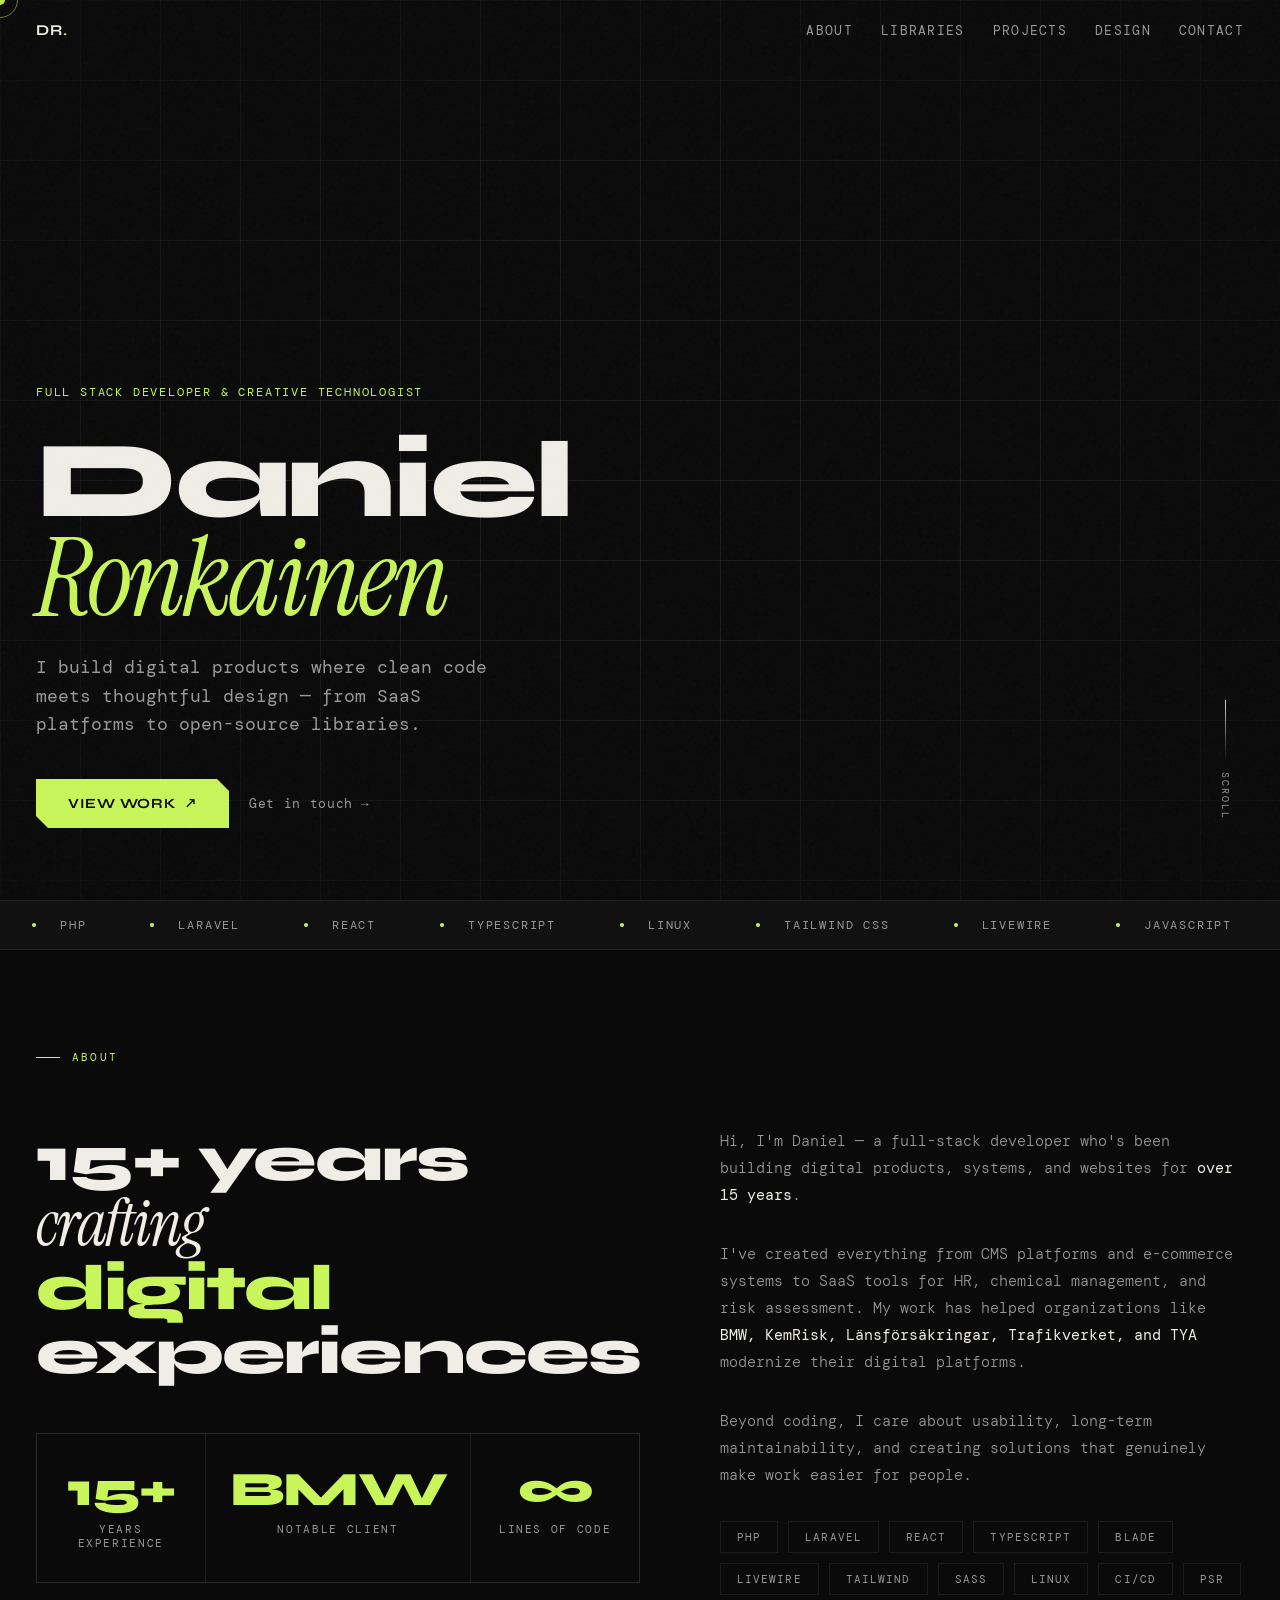
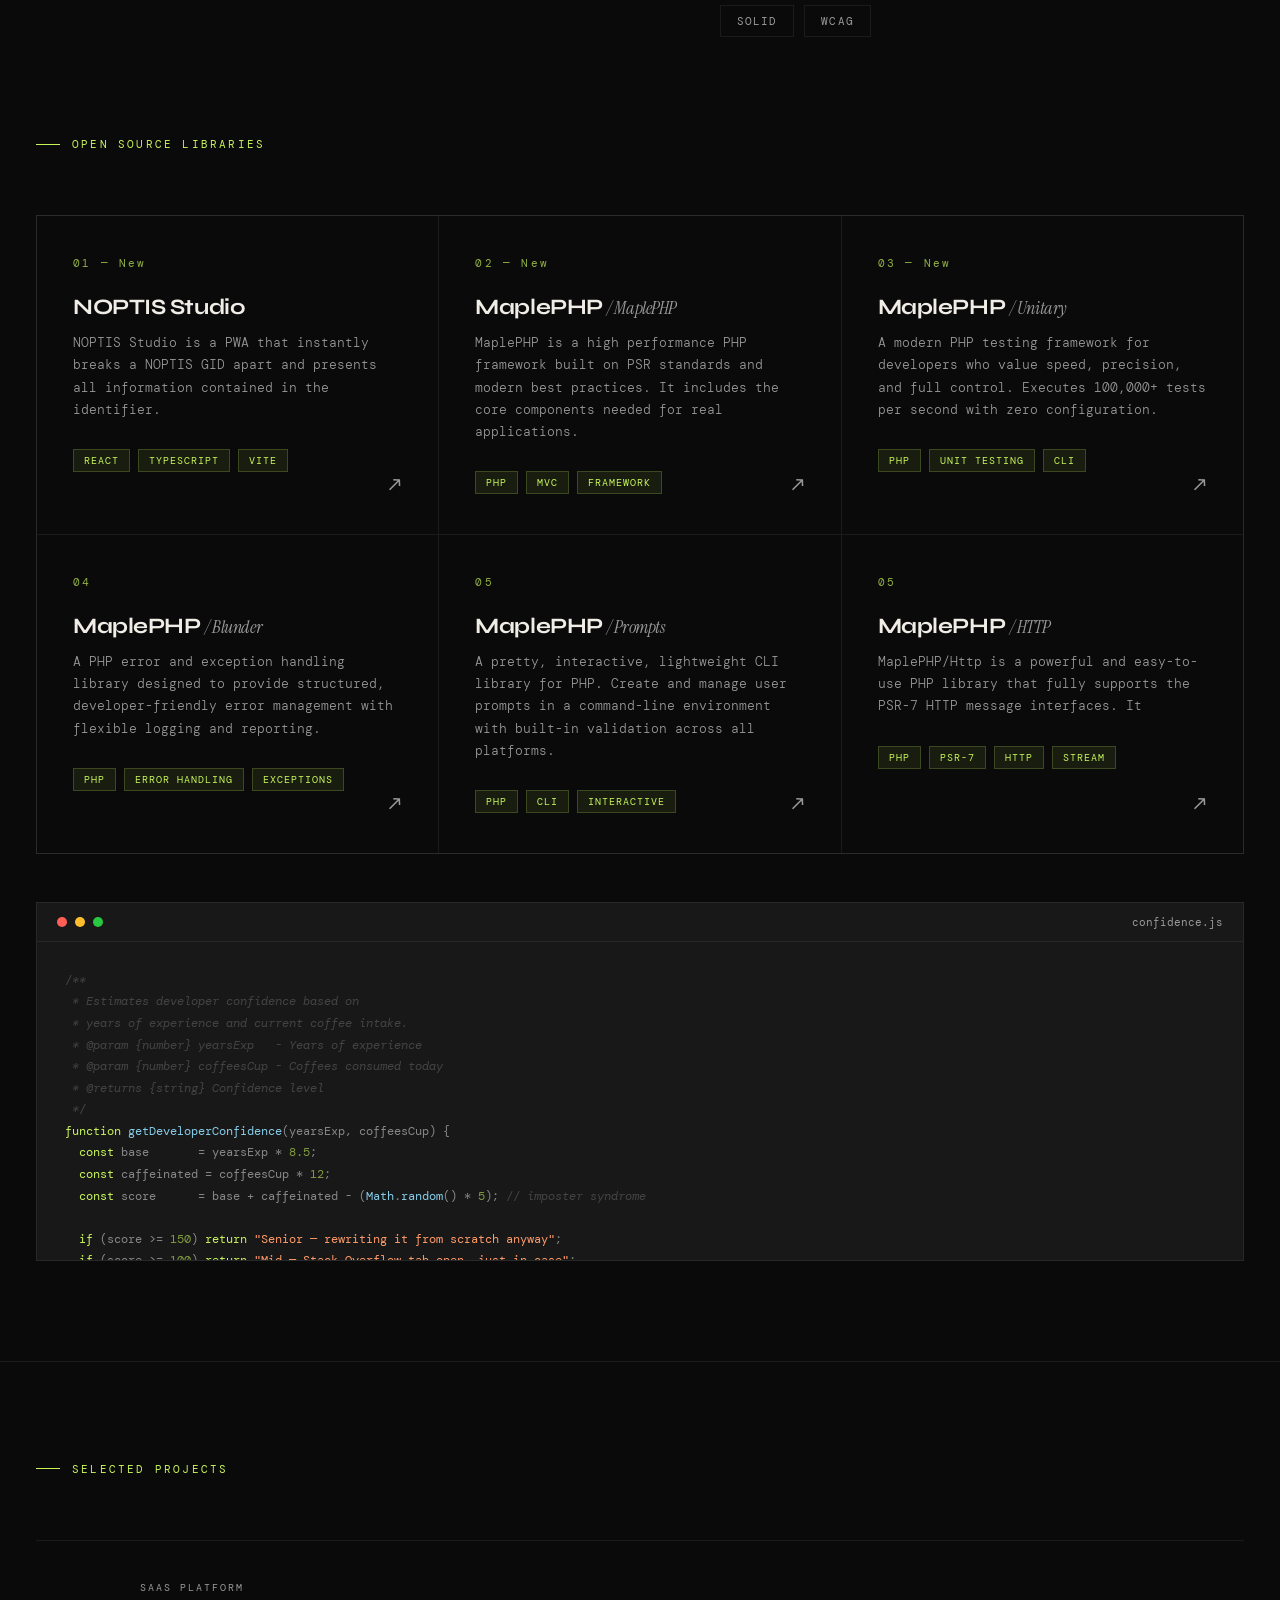
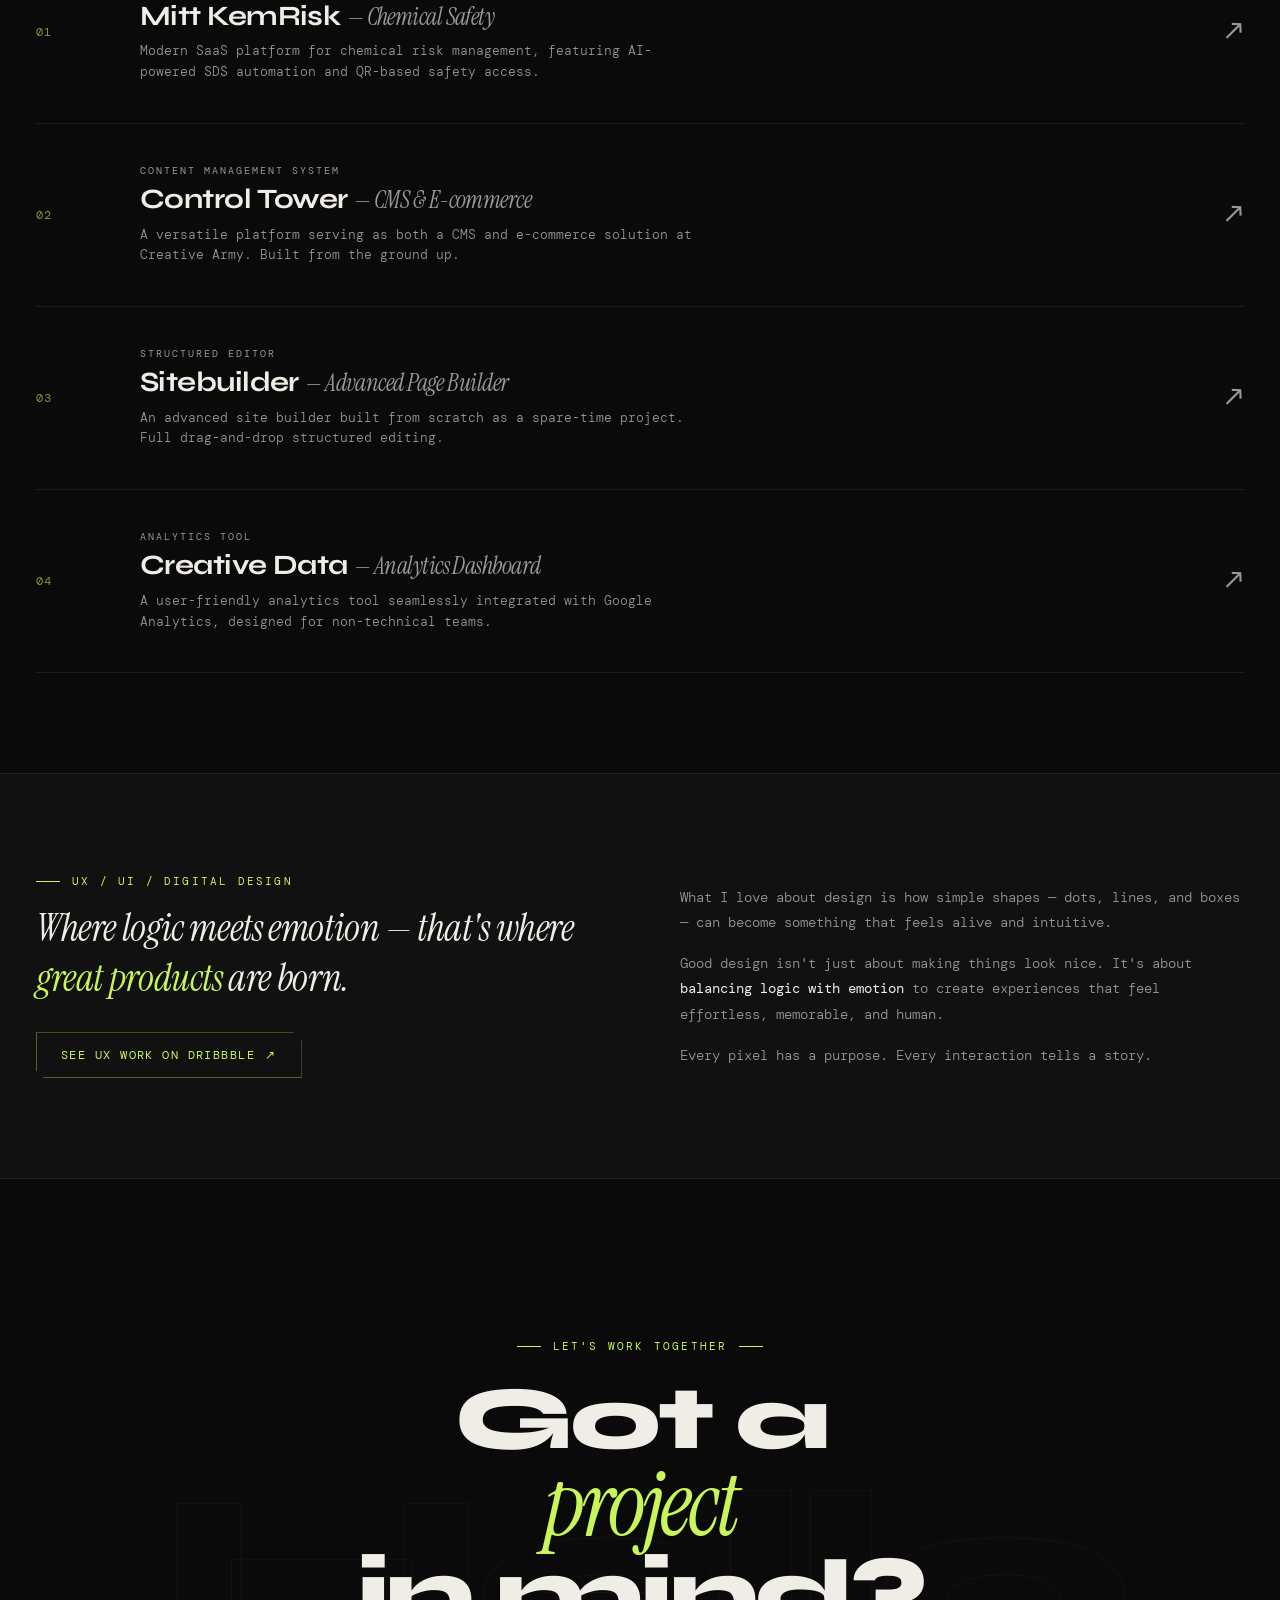
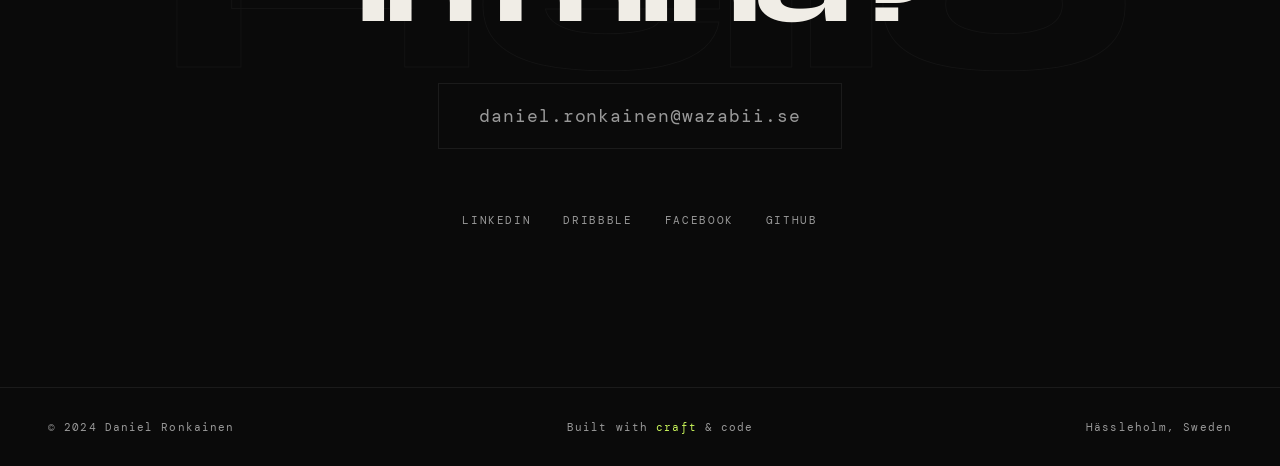
==== commit a2e3051d: "Add new projects and assest" ====
--- a/index.html
+++ b/index.html
@@ -131,8 +131,30 @@
 <section id="libraries" style="padding-top: 0;">
   <p class="section-label reveal">Open Source Libraries</p>
   <div class="libs-grid reveal">
+  	<a href="https://github.com/wazabii8/noptis-studio" target="_blank" class="lib-card">
+      <div class="lib-num">01 — New</div>
+      <h3 class="lib-title">NOPTIS Studio</h3>
+      <p class="lib-desc"> NOPTIS Studio is a PWA that instantly breaks a NOPTIS GID apart and presents all information contained in the identifier. </p>
+      <div class="lib-tags">
+        <span class="lib-tag">React</span>
+        <span class="lib-tag">TypeScript</span>
+        <span class="lib-tag">Vite</span>
+      </div>
+      <div class="lib-arrow">↗</div>
+    </a>
+    <a href="https://github.com/maplephp/maplephp" target="_blank" class="lib-card">
+      <div class="lib-num">02 — New</div>
+      <h3 class="lib-title">MaplePHP <span>/ MaplePHP</span></h3>
+      <p class="lib-desc"> MaplePHP is a high performance PHP framework built on PSR standards and modern best practices. It includes the core components needed for real applications.</p>
+      <div class="lib-tags">
+        <span class="lib-tag">PHP</span>
+        <span class="lib-tag">MVC</span>
+        <span class="lib-tag">Framework</span>
+      </div>
+      <div class="lib-arrow">↗</div>
+    </a>
     <a href="https://maplephp.github.io/unitary/" target="_blank" class="lib-card">
-      <div class="lib-num">01 — New</div>
+      <div class="lib-num">03 — New</div>
       <h3 class="lib-title">MaplePHP <span>/ Unitary</span></h3>
       <p class="lib-desc">A modern PHP testing framework for developers who value speed, precision, and full control. Executes 100,000+ tests per second with zero configuration.</p>
       <div class="lib-tags">
@@ -143,7 +165,7 @@
       <div class="lib-arrow">↗</div>
     </a>
     <a href="https://github.com/maplephp/blunder" target="_blank" class="lib-card">
-      <div class="lib-num">02</div>
+      <div class="lib-num">04</div>
       <h3 class="lib-title">MaplePHP <span>/ Blunder</span></h3>
       <p class="lib-desc">A PHP error and exception handling library designed to provide structured, developer-friendly error management with flexible logging and reporting.</p>
       <div class="lib-tags">
@@ -154,13 +176,25 @@
       <div class="lib-arrow">↗</div>
     </a>
     <a href="https://github.com/maplephp/prompts" target="_blank" class="lib-card">
-      <div class="lib-num">03</div>
+      <div class="lib-num">05</div>
       <h3 class="lib-title">MaplePHP <span>/ Prompts</span></h3>
       <p class="lib-desc">A pretty, interactive, lightweight CLI library for PHP. Create and manage user prompts in a command-line environment with built-in validation across all platforms.</p>
       <div class="lib-tags">
         <span class="lib-tag">PHP</span>
         <span class="lib-tag">CLI</span>
         <span class="lib-tag">Interactive</span>
+      </div>
+      <div class="lib-arrow">↗</div>
+    </a>
+    <a href="https://github.com/maplephp/http" target="_blank" class="lib-card">
+      <div class="lib-num">05</div>
+      <h3 class="lib-title">MaplePHP <span>/ HTTP</span></h3>
+      <p class="lib-desc">MaplePHP/Http is a powerful and easy-to-use PHP library that fully supports the PSR-7 HTTP message interfaces. It</p>
+      <div class="lib-tags">
+        <span class="lib-tag">PHP</span>
+        <span class="lib-tag">PSR-7</span>
+        <span class="lib-tag">HTTP</span>
+        <span class="lib-tag">Stream</span>
       </div>
       <div class="lib-arrow">↗</div>
     </a>
